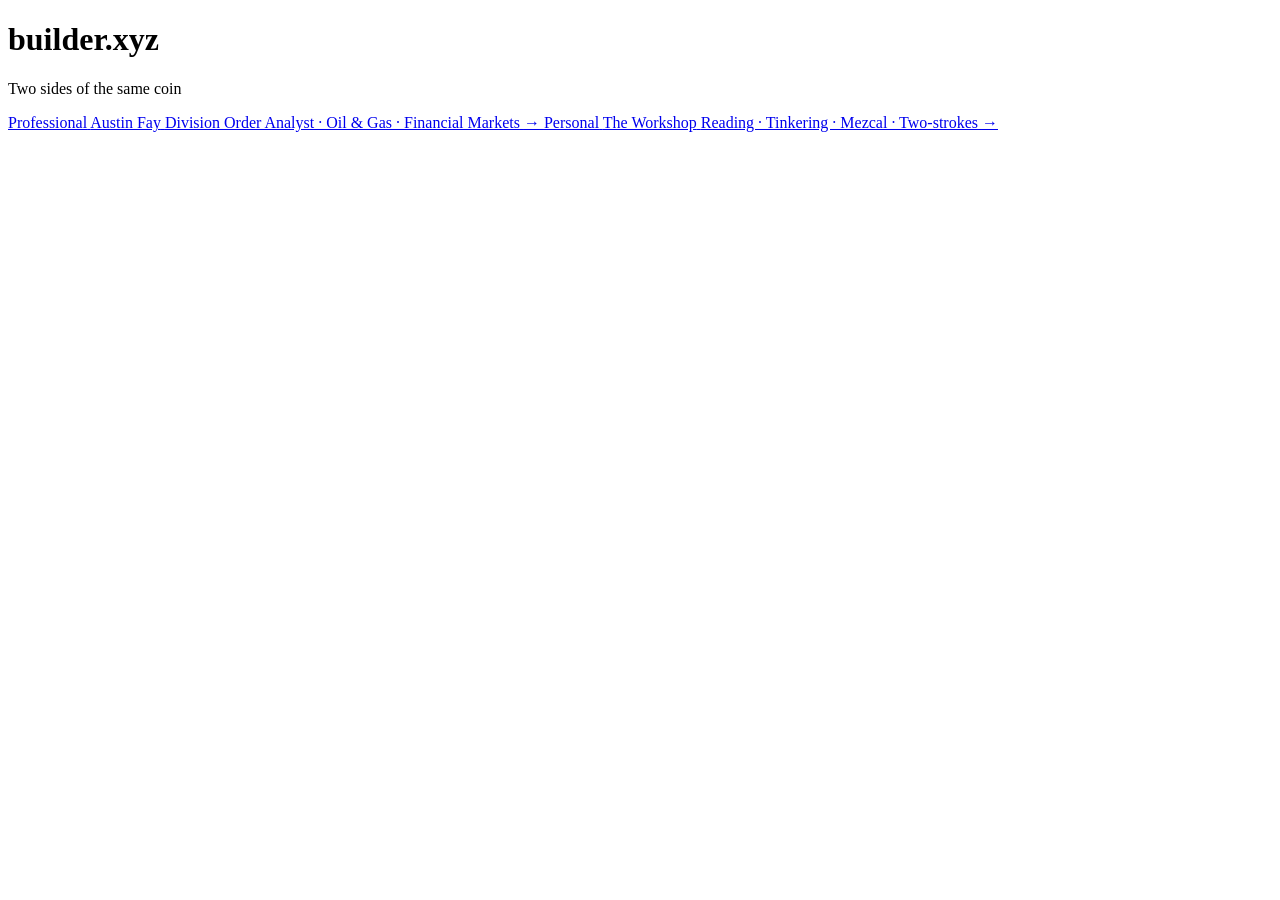
==== static-pages/index.html @ 8c588c76 "Add dual-site structure: landing page + professional + personal digital garden" ====
<!DOCTYPE html>
<html lang="en">
<head>
  <meta charset="UTF-8">
  <meta name="viewport" content="width=device-width, initial-scale=1.0">
  <title>builder.xyz</title>
  <link rel="stylesheet" href="/landing.css">
</head>
<body>
  <main>
    <div class="container">
      <h1 class="site-title">builder.xyz</h1>
      <p class="tagline">Two sides of the same coin</p>

      <div class="split">
        <a href="/pro/" class="panel panel--pro">
          <span class="panel__label">Professional</span>
          <span class="panel__title">Austin Fay</span>
          <span class="panel__desc">Division Order Analyst · Oil & Gas · Financial Markets</span>
          <span class="panel__arrow">→</span>
        </a>

        <a href="/garden/" class="panel panel--personal">
          <span class="panel__label">Personal</span>
          <span class="panel__title">The Workshop</span>
          <span class="panel__desc">Reading · Tinkering · Mezcal · Two-strokes</span>
          <span class="panel__arrow">→</span>
        </a>
      </div>
    </div>
  </main>
</body>
</html>
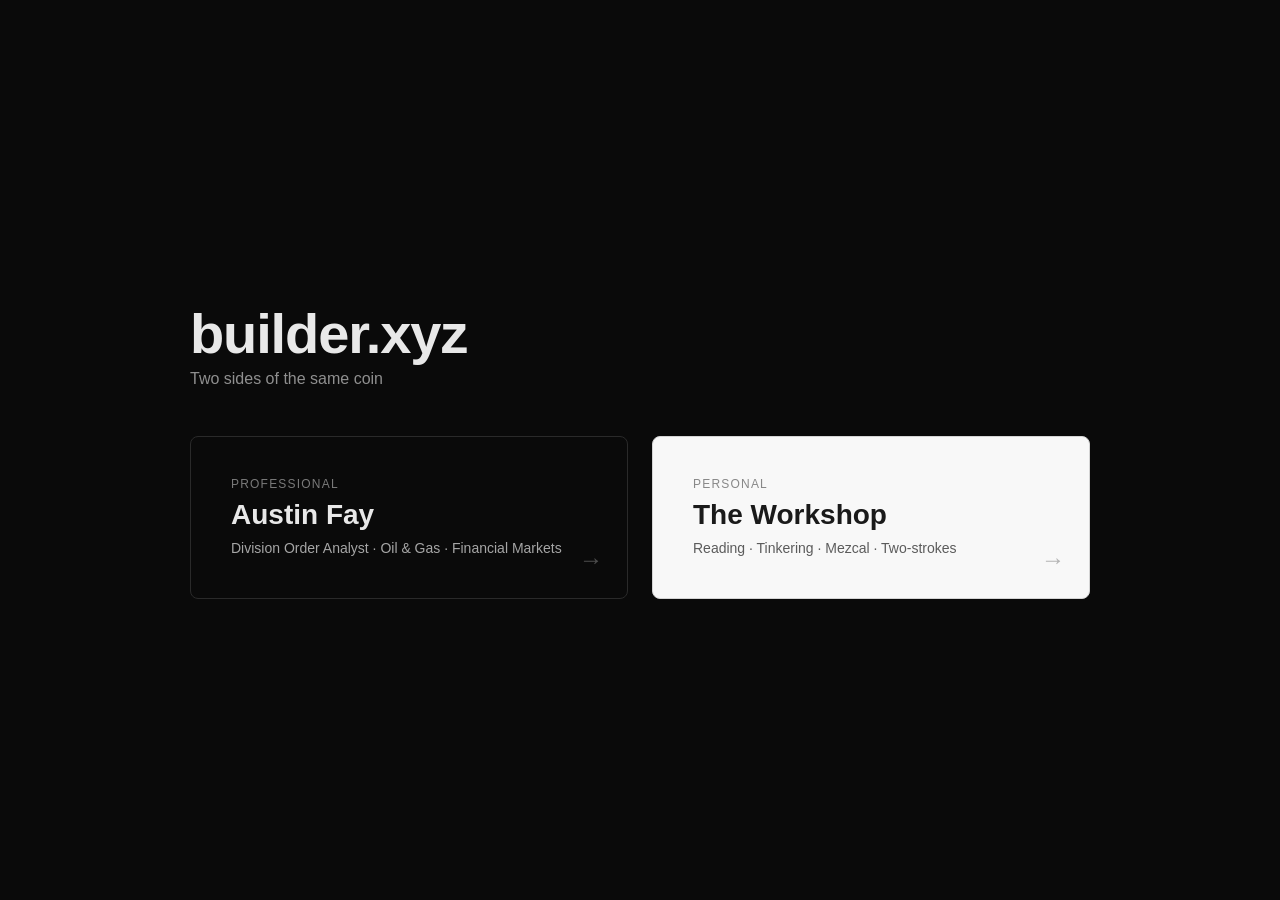
==== commit c31757fc: "Fix broken asset paths on static pages; revert Publish migration The site is served from the /builde" ====
--- a/static-pages/index.html
+++ b/static-pages/index.html
@@ -4,7 +4,7 @@
   <meta charset="UTF-8">
   <meta name="viewport" content="width=device-width, initial-scale=1.0">
   <title>builder.xyz</title>
-  <link rel="stylesheet" href="/landing.css">
+  <link rel="stylesheet" href="landing.css">
 </head>
 <body>
   <main>
@@ -13,14 +13,14 @@
       <p class="tagline">Two sides of the same coin</p>
 
       <div class="split">
-        <a href="/pro/" class="panel panel--pro">
+        <a href="pro/" class="panel panel--pro">
           <span class="panel__label">Professional</span>
           <span class="panel__title">Austin Fay</span>
           <span class="panel__desc">Division Order Analyst · Oil & Gas · Financial Markets</span>
           <span class="panel__arrow">→</span>
         </a>
 
-        <a href="/garden/" class="panel panel--personal">
+        <a href="garden.html" class="panel panel--personal">
           <span class="panel__label">Personal</span>
           <span class="panel__title">The Workshop</span>
           <span class="panel__desc">Reading · Tinkering · Mezcal · Two-strokes</span>
--- a/static-pages/landing.css
+++ b/static-pages/landing.css
@@ -0,0 +1,154 @@
+/* Landing page - minimal split design */
+* {
+  margin: 0;
+  padding: 0;
+  box-sizing: border-box;
+}
+
+:root {
+  /* Professional side: dark, restrained */
+  --pro-bg: #0a0a0a;
+  --pro-fg: #e8e8e8;
+  --pro-accent: #6b8f71; /* muted green, not saturated */
+  
+  /* Personal side: NOT cream/beige. Off-white with chroma toward accent. */
+  --personal-bg: #f8f8f8; /* neutral light */
+  --personal-fg: #1a1a1a;
+  --personal-accent: #c45c3e; /* terracotta/rust - actual warmth from accent */
+  --personal-bg-tinted: oklch(0.97 0.012 25); /* subtle warmth toward terracotta hue */
+  
+  --transition: 0.2s cubic-bezier(0.25, 1, 0.5, 1); /* ease-out-quint */
+}
+
+html, body {
+  height: 100%;
+}
+
+body {
+  font-family: 'Schibsted Grotesk', -apple-system, BlinkMacSystemFont, 'Segoe UI', sans-serif;
+  background: var(--pro-bg);
+  color: var(--pro-fg);
+}
+
+main {
+  min-height: 100vh;
+  display: flex;
+  align-items: center;
+  justify-content: center;
+  padding: 2rem;
+}
+
+.container {
+  width: 100%;
+  max-width: 900px;
+}
+
+.site-title {
+  font-size: clamp(2rem, 5vw, 3.5rem); /* ceiling under 6rem */
+  font-weight: 700;
+  letter-spacing: -0.02em;
+  margin-bottom: 0.25rem;
+  text-wrap: balance;
+}
+
+.tagline {
+  font-size: 1rem;
+  opacity: 0.6;
+  margin-bottom: 3rem;
+}
+
+.split {
+  display: grid;
+  grid-template-columns: 1fr 1fr;
+  gap: 1.5rem;
+}
+
+@media (max-width: 600px) {
+  .split {
+    grid-template-columns: 1fr;
+  }
+}
+
+.panel {
+  display: flex;
+  flex-direction: column;
+  padding: 2.5rem;
+  border-radius: 8px;
+  text-decoration: none;
+  transition: transform var(--transition), box-shadow var(--transition);
+  position: relative;
+  overflow: hidden;
+}
+
+.panel--pro {
+  background: var(--pro-bg);
+  border: 1px solid #2a2a2a;
+  color: var(--pro-fg);
+}
+
+.panel--pro:hover {
+  transform: translateY(-4px);
+  box-shadow: 0 20px 40px rgba(0, 0, 0, 0.4);
+  border-color: var(--pro-accent);
+}
+
+.panel--personal {
+  background: var(--personal-bg); /* clean neutral, warmth comes from accent */
+  border: 1px solid #d4d4d4;
+  color: var(--personal-fg);
+}
+
+.panel--personal:hover {
+  transform: translateY(-4px);
+  box-shadow: 0 20px 40px rgba(196, 92, 62, 0.2); /* warmth from the glow */
+  border-color: var(--personal-accent);
+}
+
+.panel__label {
+  font-size: 0.75rem;
+  text-transform: uppercase;
+  letter-spacing: 0.1em;
+  opacity: 0.5;
+  margin-bottom: 0.5rem;
+}
+
+.panel__title {
+  font-size: 1.75rem;
+  font-weight: 700;
+  margin-bottom: 0.5rem;
+}
+
+.panel__desc {
+  font-size: 0.875rem;
+  opacity: 0.7;
+  line-height: 1.4;
+}
+
+.panel__arrow {
+  position: absolute;
+  right: 1.5rem;
+  bottom: 1.5rem;
+  font-size: 1.5rem;
+  opacity: 0.3;
+  transition: opacity var(--transition), transform var(--transition);
+}
+
+.panel:hover .panel__arrow {
+  opacity: 1;
+  transform: translateX(4px);
+}
+
+/* Reduced motion: instant transitions, no transform */
+@media (prefers-reduced-motion: reduce) {
+  .panel {
+    transition: none;
+  }
+  .panel:hover {
+    transform: none;
+    box-shadow: 0 4px 12px rgba(0, 0, 0, 0.2);
+  }
+  .panel:hover .panel__arrow {
+    opacity: 1;
+    transform: none;
+  }
+}
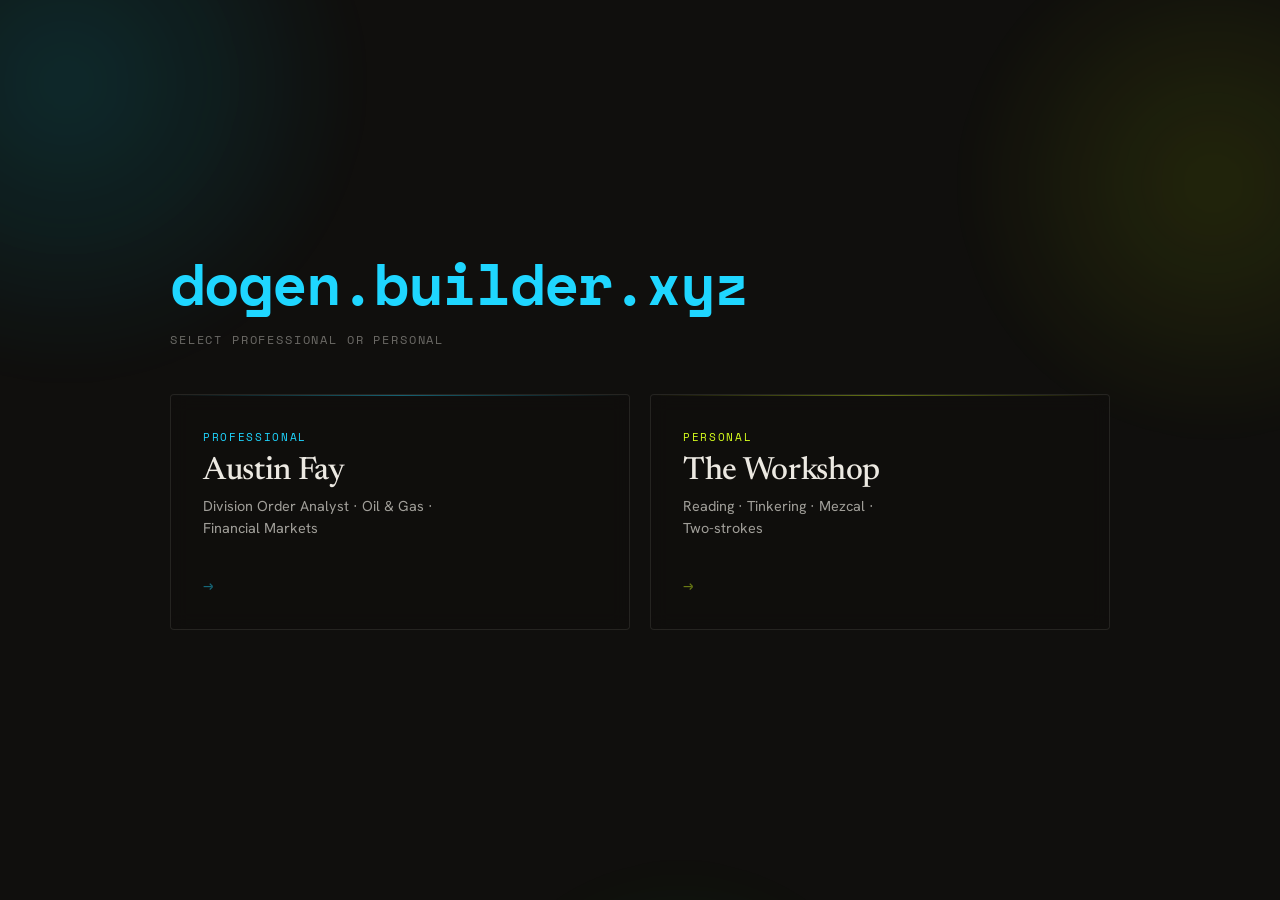
==== commit 28ac70e2: "Rework landing page; delete pro/about.html Landing: - Wordmark is now "dogen.builder.xyz" in neon cy" ====
--- a/static-pages/index.html
+++ b/static-pages/index.html
@@ -3,31 +3,52 @@
 <head>
   <meta charset="UTF-8">
   <meta name="viewport" content="width=device-width, initial-scale=1.0">
-  <title>builder.xyz</title>
+  <title>dogen.builder.xyz</title>
+  <meta name="description" content="Austin Fay — professional work in oil and gas, and The Workshop, a personal digital garden.">
+  <link rel="preconnect" href="https://fonts.googleapis.com">
+  <link rel="preconnect" href="https://fonts.gstatic.com" crossorigin>
   <link rel="stylesheet" href="landing.css">
 </head>
 <body>
   <main>
     <div class="container">
-      <h1 class="site-title">builder.xyz</h1>
-      <p class="tagline">Two sides of the same coin</p>
+      <h1 class="site-title">dogen.builder.xyz</h1>
+      <p class="tagline">Select Professional or Personal</p>
 
       <div class="split">
         <a href="pro/" class="panel panel--pro">
           <span class="panel__label">Professional</span>
           <span class="panel__title">Austin Fay</span>
-          <span class="panel__desc">Division Order Analyst · Oil & Gas · Financial Markets</span>
-          <span class="panel__arrow">→</span>
+          <span class="panel__desc">Division Order Analyst · Oil &amp; Gas · Financial Markets</span>
+          <span class="panel__arrow" aria-hidden="true">→</span>
         </a>
 
         <a href="garden.html" class="panel panel--personal">
           <span class="panel__label">Personal</span>
           <span class="panel__title">The Workshop</span>
           <span class="panel__desc">Reading · Tinkering · Mezcal · Two-strokes</span>
-          <span class="panel__arrow">→</span>
+          <span class="panel__arrow" aria-hidden="true">→</span>
         </a>
       </div>
     </div>
   </main>
+
+  <script>
+    // Progressive enhancement: the panel glow follows the pointer.
+    // Without JS the glow still renders from its default corner on hover.
+    if (!window.matchMedia('(prefers-reduced-motion: reduce)').matches) {
+      for (const panel of document.querySelectorAll('.panel')) {
+        panel.addEventListener('pointermove', (e) => {
+          const r = panel.getBoundingClientRect();
+          panel.style.setProperty('--mx', `${((e.clientX - r.left) / r.width) * 100}%`);
+          panel.style.setProperty('--my', `${((e.clientY - r.top) / r.height) * 100}%`);
+        });
+        panel.addEventListener('pointerleave', () => {
+          panel.style.removeProperty('--mx');
+          panel.style.removeProperty('--my');
+        });
+      }
+    }
+  </script>
 </body>
-</html>+</html>
--- a/static-pages/landing.css
+++ b/static-pages/landing.css
@@ -1,154 +1,242 @@
-/* Landing page - minimal split design */
-* {
-  margin: 0;
-  padding: 0;
-  box-sizing: border-box;
-}
+@import url('https://fonts.googleapis.com/css2?family=Hanken+Grotesk:wght@400;500;600&family=Newsreader:ital,wght@0,400;0,500;1,400&family=Space+Mono:wght@400;700&display=swap');
+
+/* ===========================================================
+   builder.xyz — landing / the fork
+   Same warm-neon-on-near-black world as /pro/.
+   Two doors, each with its own neon. Pointer lights the room.
+   =========================================================== */
 
 :root {
-  /* Professional side: dark, restrained */
-  --pro-bg: #0a0a0a;
-  --pro-fg: #e8e8e8;
-  --pro-accent: #6b8f71; /* muted green, not saturated */
-  
-  /* Personal side: NOT cream/beige. Off-white with chroma toward accent. */
-  --personal-bg: #f8f8f8; /* neutral light */
-  --personal-fg: #1a1a1a;
-  --personal-accent: #c45c3e; /* terracotta/rust - actual warmth from accent */
-  --personal-bg-tinted: oklch(0.97 0.012 25); /* subtle warmth toward terracotta hue */
-  
-  --transition: 0.2s cubic-bezier(0.25, 1, 0.5, 1); /* ease-out-quint */
-}
-
-html, body {
-  height: 100%;
-}
+  --bg:     #100f0d;
+  --ink:    #ece9e2;
+  --ink-2:  rgba(236, 233, 226, 0.66);
+  --ink-3:  rgba(236, 233, 226, 0.42);
+  --hair:   rgba(236, 233, 226, 0.10);
+
+  --neon-c: #1fd6ff;   /* professional */
+  --neon-y: #d7ff1e;   /* personal */
+  --neon-g: #2bff66;   /* ambient */
+
+  --serif: "Newsreader", Georgia, serif;
+  --sans:  "Hanken Grotesk", system-ui, -apple-system, sans-serif;
+  --mono:  "Space Mono", ui-monospace, monospace;
+
+  --ease: cubic-bezier(0.16, 1, 0.3, 1);
+}
+
+* { margin: 0; padding: 0; box-sizing: border-box; }
+html { -webkit-font-smoothing: antialiased; }
+html, body { min-height: 100%; }
 
 body {
-  font-family: 'Schibsted Grotesk', -apple-system, BlinkMacSystemFont, 'Segoe UI', sans-serif;
-  background: var(--pro-bg);
-  color: var(--pro-fg);
+  background: var(--bg);
+  color: var(--ink);
+  font-family: var(--sans);
+  line-height: 1.6;
+  position: relative;
+  overflow-x: hidden;
+}
+
+/* ---------- ambient colour wash ---------- */
+body::before {
+  content: "";
+  position: fixed;
+  inset: -30vmax;
+  z-index: 0;
+  pointer-events: none;
+  background:
+    radial-gradient(38vmax 38vmax at 22% 28%, color-mix(in srgb, var(--neon-c) 16%, transparent), transparent 62%),
+    radial-gradient(34vmax 34vmax at 78% 34%, color-mix(in srgb, var(--neon-y) 12%, transparent), transparent 60%),
+    radial-gradient(30vmax 30vmax at 52% 88%, color-mix(in srgb, var(--neon-g) 10%, transparent), transparent 60%);
+  filter: blur(28px) saturate(120%);
+  opacity: 0.85;
+}
+
+@media (prefers-reduced-motion: no-preference) {
+  body::before { animation: drift 26s var(--ease) infinite alternate; }
+  @keyframes drift {
+    from { transform: translate3d(-2%, -1%, 0) scale(1); }
+    to   { transform: translate3d(2%, 2%, 0) scale(1.08); }
+  }
 }
 
 main {
+  position: relative;
+  z-index: 1;
   min-height: 100vh;
+  min-height: 100dvh;
   display: flex;
   align-items: center;
   justify-content: center;
-  padding: 2rem;
-}
-
-.container {
-  width: 100%;
-  max-width: 900px;
-}
-
+  padding: 40px 24px 56px;
+}
+
+.container { width: 100%; max-width: 940px; }
+
+/* ---------- wordmark ---------- */
 .site-title {
-  font-size: clamp(2rem, 5vw, 3.5rem); /* ceiling under 6rem */
+  font-family: var(--mono);
   font-weight: 700;
-  letter-spacing: -0.02em;
-  margin-bottom: 0.25rem;
+  font-size: clamp(1.75rem, 6.2vw, 3.6rem);
+  letter-spacing: -0.035em;
+  line-height: 1.02;
+  color: var(--neon-c);
   text-wrap: balance;
+  overflow-wrap: break-word;
 }
 
 .tagline {
-  font-size: 1rem;
-  opacity: 0.6;
-  margin-bottom: 3rem;
-}
-
+  font-family: var(--mono);
+  font-size: 11.5px;
+  letter-spacing: 0.16em;
+  text-transform: uppercase;
+  color: var(--ink-3);
+  margin: 18px 0 44px;
+}
+
+/* ---------- the two doors ---------- */
 .split {
   display: grid;
   grid-template-columns: 1fr 1fr;
-  gap: 1.5rem;
-}
-
-@media (max-width: 600px) {
-  .split {
-    grid-template-columns: 1fr;
-  }
+  gap: 20px;
 }
 
 .panel {
+  --glow: var(--neon-c);
+  position: relative;
+  isolation: isolate;
   display: flex;
   flex-direction: column;
-  padding: 2.5rem;
-  border-radius: 8px;
+  gap: 6px;
+  padding: 34px 32px 60px;
+  min-height: 236px;
   text-decoration: none;
-  transition: transform var(--transition), box-shadow var(--transition);
-  position: relative;
+  color: var(--ink);
+  background: rgba(16, 15, 13, 0.58);
+  border: 1px solid var(--hair);
+  border-radius: 4px;
+  backdrop-filter: blur(9px);
   overflow: hidden;
-}
-
-.panel--pro {
-  background: var(--pro-bg);
-  border: 1px solid #2a2a2a;
-  color: var(--pro-fg);
-}
-
-.panel--pro:hover {
-  transform: translateY(-4px);
-  box-shadow: 0 20px 40px rgba(0, 0, 0, 0.4);
-  border-color: var(--pro-accent);
-}
-
-.panel--personal {
-  background: var(--personal-bg); /* clean neutral, warmth comes from accent */
-  border: 1px solid #d4d4d4;
-  color: var(--personal-fg);
-}
-
-.panel--personal:hover {
-  transform: translateY(-4px);
-  box-shadow: 0 20px 40px rgba(196, 92, 62, 0.2); /* warmth from the glow */
-  border-color: var(--personal-accent);
+  transition:
+    border-color 260ms var(--ease),
+    transform 320ms var(--ease),
+    box-shadow 320ms var(--ease);
+}
+
+.panel--pro      { --glow: var(--neon-c); }
+.panel--personal { --glow: var(--neon-y); }
+
+/* pointer-tracked light; falls back to a fixed warm corner without JS */
+.panel::before {
+  content: "";
+  position: absolute;
+  inset: 0;
+  z-index: -1;
+  background: radial-gradient(
+    16rem 16rem at var(--mx, 78%) var(--my, 14%),
+    color-mix(in srgb, var(--glow) 26%, transparent),
+    transparent 68%
+  );
+  opacity: 0;
+  transition: opacity 300ms var(--ease);
+}
+
+/* a hairline of the panel's own neon, top edge only */
+.panel::after {
+  content: "";
+  position: absolute;
+  top: 0; left: 0; right: 0;
+  height: 1px;
+  background: linear-gradient(90deg, transparent, var(--glow), transparent);
+  opacity: 0.42;
+  transition: opacity 300ms var(--ease);
+}
+
+.panel:hover,
+.panel:focus-visible {
+  border-color: color-mix(in srgb, var(--glow) 55%, transparent);
+  transform: translateY(-3px);
+  box-shadow: 0 18px 44px -12px rgba(0, 0, 0, 0.7);
+  outline: none;
+}
+.panel:hover::before,
+.panel:focus-visible::before { opacity: 1; }
+.panel:hover::after,
+.panel:focus-visible::after  { opacity: 1; }
+
+.panel:focus-visible {
+  border-color: var(--glow);
+  box-shadow: 0 0 0 2px color-mix(in srgb, var(--glow) 45%, transparent),
+              0 18px 44px -12px rgba(0, 0, 0, 0.7);
 }
 
 .panel__label {
-  font-size: 0.75rem;
+  font-family: var(--mono);
+  font-size: 10.5px;
+  letter-spacing: 0.16em;
   text-transform: uppercase;
-  letter-spacing: 0.1em;
-  opacity: 0.5;
-  margin-bottom: 0.5rem;
+  color: var(--glow);
 }
 
 .panel__title {
-  font-size: 1.75rem;
-  font-weight: 700;
-  margin-bottom: 0.5rem;
+  font-family: var(--serif);
+  font-weight: 500;
+  font-size: clamp(1.5rem, 3.4vw, 2rem);
+  line-height: 1.16;
+  letter-spacing: -0.01em;
+  margin-top: 2px;
 }
 
 .panel__desc {
-  font-size: 0.875rem;
-  opacity: 0.7;
-  line-height: 1.4;
+  font-size: 0.9rem;
+  line-height: 1.5;
+  color: var(--ink-2);
+  text-wrap: pretty;
+  max-width: 34ch;
 }
 
 .panel__arrow {
   position: absolute;
-  right: 1.5rem;
-  bottom: 1.5rem;
-  font-size: 1.5rem;
-  opacity: 0.3;
-  transition: opacity var(--transition), transform var(--transition);
-}
-
-.panel:hover .panel__arrow {
+  left: 32px;
+  bottom: 28px;
+  font-family: var(--mono);
+  font-size: 1.05rem;
+  color: var(--glow);
+  opacity: 0.45;
+  transition: opacity 260ms var(--ease), transform 260ms var(--ease);
+}
+.panel:hover .panel__arrow,
+.panel:focus-visible .panel__arrow {
   opacity: 1;
-  transform: translateX(4px);
-}
-
-/* Reduced motion: instant transitions, no transform */
+  transform: translateX(7px);
+}
+
+/* ---------- entrance: default state is visible ---------- */
+@media (prefers-reduced-motion: no-preference) {
+  .site-title, .tagline, .panel {
+    animation: rise 640ms var(--ease) backwards;
+  }
+  .site-title { animation-delay: 60ms; }
+  .tagline    { animation-delay: 140ms; }
+  .panel--pro      { animation-delay: 220ms; }
+  .panel--personal { animation-delay: 300ms; }
+
+  @keyframes rise {
+    from { opacity: 0; transform: translateY(12px); filter: blur(4px); }
+    to   { opacity: 1; transform: none; filter: none; }
+  }
+}
+
 @media (prefers-reduced-motion: reduce) {
-  .panel {
-    transition: none;
-  }
-  .panel:hover {
-    transform: none;
-    box-shadow: 0 4px 12px rgba(0, 0, 0, 0.2);
-  }
-  .panel:hover .panel__arrow {
-    opacity: 1;
-    transform: none;
-  }
-}+  .panel { transition: border-color 120ms linear; }
+  .panel:hover, .panel:focus-visible { transform: none; }
+  .panel:hover .panel__arrow, .panel:focus-visible .panel__arrow { transform: none; }
+}
+
+/* ---------- responsive ---------- */
+@media (max-width: 660px) {
+  .split { grid-template-columns: 1fr; gap: 14px; }
+  .panel { min-height: 0; padding: 26px 24px 54px; }
+  .panel__arrow { left: 24px; bottom: 22px; }
+  .tagline { margin-bottom: 32px; }
+}
